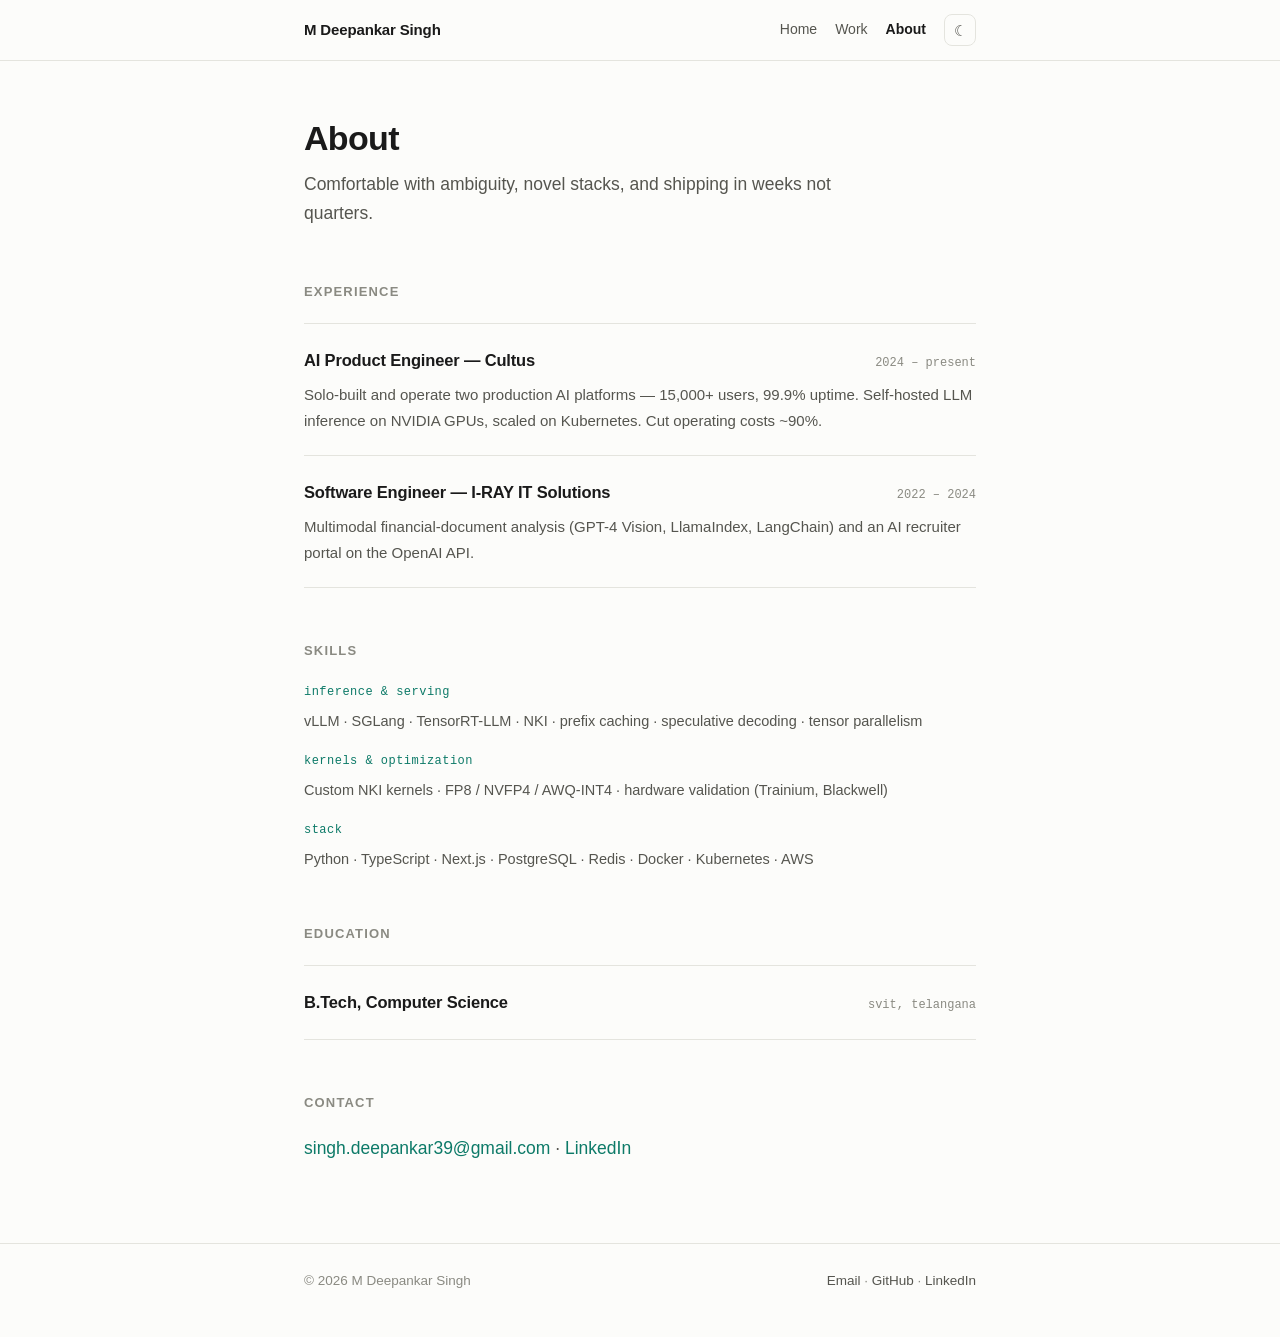
==== about.html @ c14ee19c "Add files via upload" ====
<!DOCTYPE html>
<html lang="en">
<head>
<meta charset="UTF-8">
<meta name="viewport" content="width=device-width, initial-scale=1.0">
<title>About — M Deepankar Singh</title>
<meta name="description" content="Experience and skills — production LLM serving, custom inference kernels, quantization.">
<link rel="stylesheet" href="styles.css">
<script src="theme.js"></script>
</head>
<body>

<nav>
  <div class="nav-inner">
    <a class="nav-name" href="index.html">M Deepankar Singh</a>
    <div class="nav-links">
      <a href="index.html">Home</a>
      <a href="work.html">Work</a>
      <a href="about.html" class="active">About</a>
      <button id="theme-toggle" type="button" aria-label="Toggle theme">☾</button>
    </div>
  </div>
</nav>

<main>
  <div class="wrap">

    <div class="section">
      <h1>About</h1>
      <p class="lede">
        Comfortable with ambiguity, novel stacks, and shipping in weeks not quarters.
      </p>
    </div>

    <div class="section">
      <h2>Experience</h2>

      <div class="item">
        <div class="item-head">
          <h3>AI Product Engineer — Cultus</h3>
          <span class="item-meta">2024 – present</span>
        </div>
        <p>
          Solo-built and operate two production AI platforms — 15,000+ users, 99.9% uptime.
          Self-hosted LLM inference on NVIDIA GPUs, scaled on Kubernetes. Cut operating costs ~90%.
        </p>
      </div>

      <div class="item">
        <div class="item-head">
          <h3>Software Engineer — I-RAY IT Solutions</h3>
          <span class="item-meta">2022 – 2024</span>
        </div>
        <p>
          Multimodal financial-document analysis (GPT-4 Vision, LlamaIndex, LangChain) and an
          AI recruiter portal on the OpenAI API.
        </p>
      </div>
    </div>

    <div class="section">
      <h2>Skills</h2>
      <div class="skill-block">
        <div class="g">inference &amp; serving</div>
        <p>vLLM · SGLang · TensorRT-LLM · NKI · prefix caching · speculative decoding · tensor parallelism</p>
      </div>
      <div class="skill-block">
        <div class="g">kernels &amp; optimization</div>
        <p>Custom NKI kernels · FP8 / NVFP4 / AWQ-INT4 · hardware validation (Trainium, Blackwell)</p>
      </div>
      <div class="skill-block">
        <div class="g">stack</div>
        <p>Python · TypeScript · Next.js · PostgreSQL · Redis · Docker · Kubernetes · AWS</p>
      </div>
    </div>

    <div class="section">
      <h2>Education</h2>
      <div class="item">
        <div class="item-head">
          <h3>B.Tech, Computer Science</h3>
          <span class="item-meta">svit, telangana</span>
        </div>
      </div>
    </div>

    <div class="section">
      <h2>Contact</h2>
      <p class="lede">
        <a href="mailto:singh.deepankar39@gmail.com">singh.deepankar39@gmail.com</a> ·
        <a href="https://linkedin.com/in/m-deepankar-singh" target="_blank" rel="noopener">LinkedIn</a>
      </p>
    </div>

  </div>
</main>

<footer>
  <div class="wrap">
    <span>© 2026 M Deepankar Singh</span>
    <span><a href="mailto:singh.deepankar39@gmail.com">Email</a> · <a href="https://github.com/m-deepankar-singh" target="_blank" rel="noopener">GitHub</a> · <a href="https://linkedin.com/in/m-deepankar-singh" target="_blank" rel="noopener">LinkedIn</a></span>
  </div>
</footer>

</body>
</html>
---- styles.css ----
/* ---------- tokens ---------- */
:root {
  --bg: #fcfcfa;
  --bg-soft: #f4f4f1;
  --text: #1a1a1a;
  --text-dim: #55554f;
  --text-faint: #8a8a82;
  --line: #e4e4de;
  --accent: #0d7a68;
  --accent-soft: rgba(13, 122, 104, 0.08);
  --mono: ui-monospace, "SF Mono", SFMono-Regular, Menlo, Consolas, monospace;
  --sans: -apple-system, BlinkMacSystemFont, "Segoe UI", Inter, Roboto, Helvetica, Arial, sans-serif;
  --maxw: 720px;
}
[data-theme="dark"] {
  --bg: #101210;
  --bg-soft: #181b18;
  --text: #e8eae6;
  --text-dim: #a3a89f;
  --text-faint: #6d726a;
  --line: #262a26;
  --accent: #5eead4;
  --accent-soft: rgba(94, 234, 212, 0.08);
}

/* ---------- base ---------- */
* { margin: 0; padding: 0; box-sizing: border-box; }
html { scroll-behavior: smooth; }
body {
  background: var(--bg);
  color: var(--text);
  font-family: var(--sans);
  font-size: 16px;
  line-height: 1.7;
  -webkit-font-smoothing: antialiased;
  transition: background 0.25s ease, color 0.25s ease;
}
a { color: var(--accent); text-decoration: none; }
a:hover { text-decoration: underline; text-underline-offset: 3px; }
.wrap { max-width: var(--maxw); margin: 0 auto; padding: 0 24px; }

/* ---------- nav ---------- */
nav {
  position: sticky; top: 0; z-index: 10;
  background: color-mix(in srgb, var(--bg) 88%, transparent);
  backdrop-filter: blur(8px);
  border-bottom: 1px solid var(--line);
}
.nav-inner {
  max-width: var(--maxw); margin: 0 auto; padding: 14px 24px;
  display: flex; align-items: center; gap: 20px;
}
.nav-name {
  font-weight: 650; color: var(--text); letter-spacing: -0.01em;
  margin-right: auto; font-size: 15px;
}
.nav-name:hover { text-decoration: none; color: var(--accent); }
.nav-links { display: flex; gap: 18px; align-items: center; }
.nav-links a {
  color: var(--text-dim); font-size: 14px;
}
.nav-links a:hover { color: var(--text); text-decoration: none; }
.nav-links a.active { color: var(--text); font-weight: 550; }

/* theme toggle */
#theme-toggle {
  background: none; border: 1px solid var(--line); border-radius: 8px;
  width: 32px; height: 32px; cursor: pointer;
  display: inline-flex; align-items: center; justify-content: center;
  color: var(--text-dim); font-size: 15px; line-height: 1;
  transition: border-color 0.15s ease, color 0.15s ease;
}
#theme-toggle:hover { border-color: var(--text-faint); color: var(--text); }

/* ---------- structure ---------- */
main { padding: 56px 0 80px; }
.section { margin-top: 52px; }
.section:first-child { margin-top: 0; }

h1 {
  font-size: clamp(26px, 5vw, 34px);
  font-weight: 700; letter-spacing: -0.02em; line-height: 1.25;
  margin-bottom: 10px;
}
h2 {
  font-size: 13px; font-weight: 600; text-transform: uppercase;
  letter-spacing: 0.09em; color: var(--text-faint); margin-bottom: 20px;
}
h3 { font-size: 16.5px; font-weight: 650; letter-spacing: -0.01em; }
p { color: var(--text-dim); }
.lede { font-size: 17.5px; color: var(--text-dim); max-width: 60ch; }
.lede b, .lede strong { color: var(--text); font-weight: 600; }

/* ---------- home hero ---------- */
.kicker {
  font-family: var(--mono); font-size: 12.5px; color: var(--accent);
  letter-spacing: 0.06em; margin-bottom: 14px;
}
.contact-row {
  display: flex; flex-wrap: wrap; gap: 8px 20px; margin-top: 22px;
  font-size: 14px;
}
.contact-row a, .contact-row span { color: var(--text-dim); }
.contact-row a:hover { color: var(--accent); }

/* metrics */
.metrics {
  display: grid; grid-template-columns: repeat(4, 1fr);
  border: 1px solid var(--line); border-radius: 12px; overflow: hidden;
  margin-top: 36px; background: var(--bg-soft);
}
.metric { padding: 18px 12px; text-align: center; border-left: 1px solid var(--line); }
.metric:first-child { border-left: none; }
.metric .num { font-family: var(--mono); font-size: 19px; font-weight: 700; color: var(--text); display: block; }
.metric .label { font-size: 11.5px; color: var(--text-faint); margin-top: 4px; display: block; line-height: 1.45; }

/* ---------- cards / items ---------- */
.item { padding: 22px 0; border-top: 1px solid var(--line); }
.item:last-child { border-bottom: 1px solid var(--line); }
.item-head { display: flex; justify-content: space-between; align-items: baseline; gap: 16px; flex-wrap: wrap; }
.item-meta { font-family: var(--mono); font-size: 12px; color: var(--text-faint); white-space: nowrap; }
.item p { margin-top: 8px; font-size: 15px; }
.item .links { margin-top: 10px; font-size: 14px; display: flex; gap: 16px; flex-wrap: wrap; }

.tags { display: flex; flex-wrap: wrap; gap: 6px; margin-top: 12px; }
.tag {
  font-family: var(--mono); font-size: 11.5px; color: var(--text-dim);
  background: var(--accent-soft); border-radius: 999px; padding: 3px 10px;
}

/* highlight card on home */
.feature {
  border: 1px solid var(--line); border-left: 3px solid var(--accent);
  border-radius: 12px; padding: 22px 24px; background: var(--bg-soft);
  margin-top: 8px;
}
.feature h3 { margin-bottom: 6px; }
.feature p { font-size: 15px; }
.feature .links { margin-top: 12px; font-size: 14px; }

/* skills */
.skill-block { margin-bottom: 18px; }
.skill-block .g {
  font-family: var(--mono); font-size: 12px; color: var(--accent);
  margin-bottom: 6px; letter-spacing: 0.04em;
}
.skill-block p { font-size: 14.5px; }

/* footer */
footer {
  border-top: 1px solid var(--line); padding: 26px 0 44px;
  font-size: 13.5px; color: var(--text-faint);
}
footer .wrap { display: flex; justify-content: space-between; flex-wrap: wrap; gap: 10px; }
footer a { color: var(--text-dim); }

/* next-page link */
.next {
  margin-top: 48px; font-size: 15px;
}

/* ---------- responsive ---------- */
@media (max-width: 640px) {
  .metrics { grid-template-columns: 1fr 1fr; }
  .metric:nth-child(3) { border-left: none; }
  .metric:nth-child(n+3) { border-top: 1px solid var(--line); }
  .nav-links { gap: 14px; }
  .nav-links a { font-size: 13.5px; }
  main { padding: 40px 0 64px; }
}
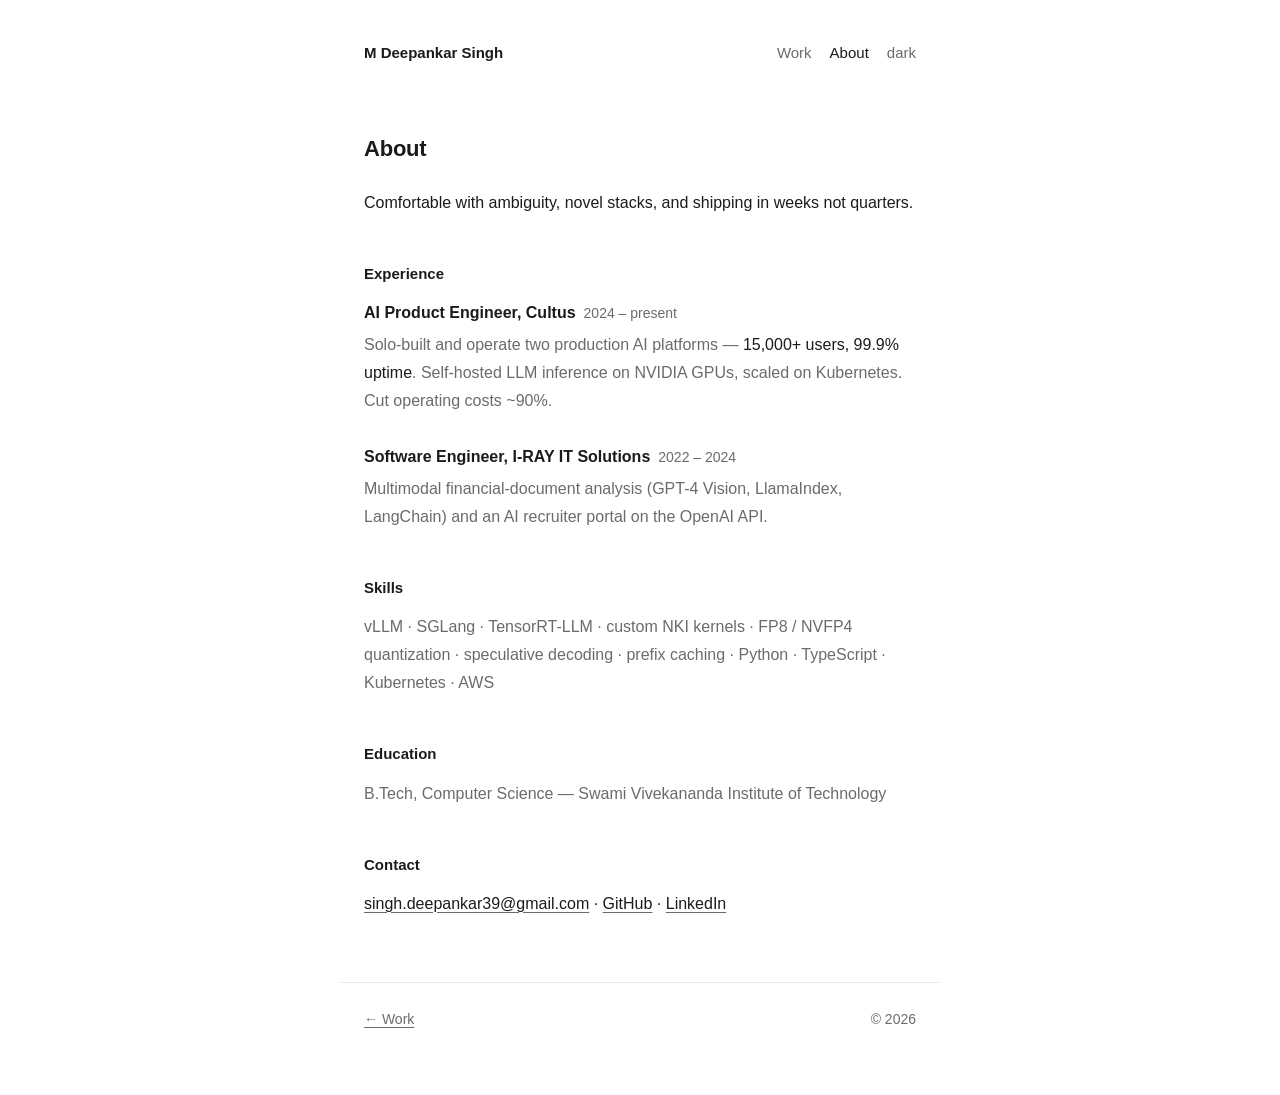
==== commit bbffd56f: "Ultra-minimal redesign" ====
--- a/about.html
+++ b/about.html
@@ -14,10 +14,9 @@
   <div class="nav-inner">
     <a class="nav-name" href="index.html">M Deepankar Singh</a>
     <div class="nav-links">
-      <a href="index.html">Home</a>
       <a href="work.html">Work</a>
       <a href="about.html" class="active">About</a>
-      <button id="theme-toggle" type="button" aria-label="Toggle theme">☾</button>
+      <button id="theme-toggle" type="button">dark</button>
     </div>
   </div>
 </nav>
@@ -25,80 +24,58 @@
 <main>
   <div class="wrap">
 
-    <div class="section">
-      <h1>About</h1>
-      <p class="lede">
-        Comfortable with ambiguity, novel stacks, and shipping in weeks not quarters.
+    <h1>About</h1>
+
+    <p>
+      Comfortable with ambiguity, novel stacks, and shipping in weeks not quarters.
+    </p>
+
+    <h2>Experience</h2>
+
+    <div class="entry">
+      <h3>AI Product Engineer, Cultus</h3><span class="meta">2024 – present</span>
+      <p>
+        Solo-built and operate two production AI platforms — <b>15,000+ users, 99.9% uptime</b>.
+        Self-hosted LLM inference on NVIDIA GPUs, scaled on Kubernetes. Cut operating costs ~90%.
       </p>
     </div>
 
-    <div class="section">
-      <h2>Experience</h2>
-
-      <div class="item">
-        <div class="item-head">
-          <h3>AI Product Engineer — Cultus</h3>
-          <span class="item-meta">2024 – present</span>
-        </div>
-        <p>
-          Solo-built and operate two production AI platforms — 15,000+ users, 99.9% uptime.
-          Self-hosted LLM inference on NVIDIA GPUs, scaled on Kubernetes. Cut operating costs ~90%.
-        </p>
-      </div>
-
-      <div class="item">
-        <div class="item-head">
-          <h3>Software Engineer — I-RAY IT Solutions</h3>
-          <span class="item-meta">2022 – 2024</span>
-        </div>
-        <p>
-          Multimodal financial-document analysis (GPT-4 Vision, LlamaIndex, LangChain) and an
-          AI recruiter portal on the OpenAI API.
-        </p>
-      </div>
+    <div class="entry">
+      <h3>Software Engineer, I-RAY IT Solutions</h3><span class="meta">2022 – 2024</span>
+      <p>
+        Multimodal financial-document analysis (GPT-4 Vision, LlamaIndex, LangChain) and an
+        AI recruiter portal on the OpenAI API.
+      </p>
     </div>
 
-    <div class="section">
-      <h2>Skills</h2>
-      <div class="skill-block">
-        <div class="g">inference &amp; serving</div>
-        <p>vLLM · SGLang · TensorRT-LLM · NKI · prefix caching · speculative decoding · tensor parallelism</p>
-      </div>
-      <div class="skill-block">
-        <div class="g">kernels &amp; optimization</div>
-        <p>Custom NKI kernels · FP8 / NVFP4 / AWQ-INT4 · hardware validation (Trainium, Blackwell)</p>
-      </div>
-      <div class="skill-block">
-        <div class="g">stack</div>
-        <p>Python · TypeScript · Next.js · PostgreSQL · Redis · Docker · Kubernetes · AWS</p>
-      </div>
-    </div>
+    <h2>Skills</h2>
 
-    <div class="section">
-      <h2>Education</h2>
-      <div class="item">
-        <div class="item-head">
-          <h3>B.Tech, Computer Science</h3>
-          <span class="item-meta">svit, telangana</span>
-        </div>
-      </div>
-    </div>
+    <p class="dim">
+      vLLM · SGLang · TensorRT-LLM · custom NKI kernels · FP8 / NVFP4 quantization ·
+      speculative decoding · prefix caching · Python · TypeScript · Kubernetes · AWS
+    </p>
 
-    <div class="section">
-      <h2>Contact</h2>
-      <p class="lede">
-        <a href="mailto:singh.deepankar39@gmail.com">singh.deepankar39@gmail.com</a> ·
-        <a href="https://linkedin.com/in/m-deepankar-singh" target="_blank" rel="noopener">LinkedIn</a>
-      </p>
-    </div>
+    <h2>Education</h2>
+
+    <p class="dim">
+      B.Tech, Computer Science — Swami Vivekananda Institute of Technology
+    </p>
+
+    <h2>Contact</h2>
+
+    <p>
+      <a href="mailto:singh.deepankar39@gmail.com">singh.deepankar39@gmail.com</a> ·
+      <a href="https://github.com/m-deepankar-singh" target="_blank" rel="noopener">GitHub</a> ·
+      <a href="https://linkedin.com/in/m-deepankar-singh" target="_blank" rel="noopener">LinkedIn</a>
+    </p>
 
   </div>
 </main>
 
 <footer>
   <div class="wrap">
-    <span>© 2026 M Deepankar Singh</span>
-    <span><a href="mailto:singh.deepankar39@gmail.com">Email</a> · <a href="https://github.com/m-deepankar-singh" target="_blank" rel="noopener">GitHub</a> · <a href="https://linkedin.com/in/m-deepankar-singh" target="_blank" rel="noopener">LinkedIn</a></span>
+    <span><a href="work.html">← Work</a></span>
+    <span>© 2026</span>
   </div>
 </footer>
 
--- a/styles.css
+++ b/styles.css
@@ -1,170 +1,96 @@
-/* ---------- tokens ---------- */
+/* tokens */
 :root {
-  --bg: #fcfcfa;
-  --bg-soft: #f4f4f1;
-  --text: #1a1a1a;
-  --text-dim: #55554f;
-  --text-faint: #8a8a82;
-  --line: #e4e4de;
-  --accent: #0d7a68;
-  --accent-soft: rgba(13, 122, 104, 0.08);
-  --mono: ui-monospace, "SF Mono", SFMono-Regular, Menlo, Consolas, monospace;
-  --sans: -apple-system, BlinkMacSystemFont, "Segoe UI", Inter, Roboto, Helvetica, Arial, sans-serif;
-  --maxw: 720px;
+  --bg: #ffffff;
+  --text: #1b1b1b;
+  --dim: #6b6b6b;
+  --line: #e8e8e8;
+  --link: #1b1b1b;
 }
 [data-theme="dark"] {
-  --bg: #101210;
-  --bg-soft: #181b18;
-  --text: #e8eae6;
-  --text-dim: #a3a89f;
-  --text-faint: #6d726a;
-  --line: #262a26;
-  --accent: #5eead4;
-  --accent-soft: rgba(94, 234, 212, 0.08);
+  --bg: #121212;
+  --text: #e6e6e6;
+  --dim: #8f8f8f;
+  --line: #2a2a2a;
+  --link: #e6e6e6;
 }
 
-/* ---------- base ---------- */
+/* base */
 * { margin: 0; padding: 0; box-sizing: border-box; }
-html { scroll-behavior: smooth; }
 body {
   background: var(--bg);
   color: var(--text);
-  font-family: var(--sans);
+  font-family: -apple-system, BlinkMacSystemFont, "Segoe UI", Helvetica, Arial, sans-serif;
   font-size: 16px;
-  line-height: 1.7;
+  line-height: 1.75;
   -webkit-font-smoothing: antialiased;
-  transition: background 0.25s ease, color 0.25s ease;
+  transition: background 0.2s ease, color 0.2s ease;
 }
-a { color: var(--accent); text-decoration: none; }
-a:hover { text-decoration: underline; text-underline-offset: 3px; }
-.wrap { max-width: var(--maxw); margin: 0 auto; padding: 0 24px; }
+.wrap { max-width: 600px; margin: 0 auto; padding: 0 24px; }
 
-/* ---------- nav ---------- */
-nav {
-  position: sticky; top: 0; z-index: 10;
-  background: color-mix(in srgb, var(--bg) 88%, transparent);
-  backdrop-filter: blur(8px);
-  border-bottom: 1px solid var(--line);
+a {
+  color: var(--link);
+  text-decoration: underline;
+  text-decoration-color: var(--dim);
+  text-underline-offset: 3px;
+  text-decoration-thickness: 1px;
 }
+a:hover { text-decoration-color: var(--text); }
+
+/* nav */
+nav { padding: 40px 0 0; }
 .nav-inner {
-  max-width: var(--maxw); margin: 0 auto; padding: 14px 24px;
-  display: flex; align-items: center; gap: 20px;
+  max-width: 600px; margin: 0 auto; padding: 0 24px;
+  display: flex; align-items: baseline; gap: 20px;
+  font-size: 15px;
 }
-.nav-name {
-  font-weight: 650; color: var(--text); letter-spacing: -0.01em;
-  margin-right: auto; font-size: 15px;
+.nav-name { font-weight: 600; margin-right: auto; text-decoration: none; }
+.nav-name:hover { text-decoration: underline; }
+.nav-links { display: flex; gap: 18px; align-items: baseline; }
+.nav-links a { color: var(--dim); text-decoration: none; }
+.nav-links a:hover { color: var(--text); }
+.nav-links a.active { color: var(--text); }
+#theme-toggle {
+  background: none; border: none; cursor: pointer;
+  color: var(--dim); font-size: 15px; font-family: inherit;
+  padding: 0;
 }
-.nav-name:hover { text-decoration: none; color: var(--accent); }
-.nav-links { display: flex; gap: 18px; align-items: center; }
-.nav-links a {
-  color: var(--text-dim); font-size: 14px;
+#theme-toggle:hover { color: var(--text); }
+
+/* structure */
+main { padding: 64px 0 48px; }
+h1 { font-size: 22px; font-weight: 650; margin-bottom: 20px; letter-spacing: -0.01em; }
+h2 {
+  font-size: 15px; font-weight: 650; margin: 44px 0 12px;
 }
-.nav-links a:hover { color: var(--text); text-decoration: none; }
-.nav-links a.active { color: var(--text); font-weight: 550; }
+p { margin-bottom: 16px; }
+p.dim, .dim { color: var(--dim); }
 
-/* theme toggle */
-#theme-toggle {
-  background: none; border: 1px solid var(--line); border-radius: 8px;
-  width: 32px; height: 32px; cursor: pointer;
-  display: inline-flex; align-items: center; justify-content: center;
-  color: var(--text-dim); font-size: 15px; line-height: 1;
-  transition: border-color 0.15s ease, color 0.15s ease;
-}
-#theme-toggle:hover { border-color: var(--text-faint); color: var(--text); }
+ul { list-style: none; }
+li { margin-bottom: 14px; }
+li .meta { color: var(--dim); font-size: 14px; }
 
-/* ---------- structure ---------- */
-main { padding: 56px 0 80px; }
-.section { margin-top: 52px; }
-.section:first-child { margin-top: 0; }
+hr { border: none; border-top: 1px solid var(--line); margin: 40px 0; }
 
-h1 {
-  font-size: clamp(26px, 5vw, 34px);
-  font-weight: 700; letter-spacing: -0.02em; line-height: 1.25;
-  margin-bottom: 10px;
-}
-h2 {
-  font-size: 13px; font-weight: 600; text-transform: uppercase;
-  letter-spacing: 0.09em; color: var(--text-faint); margin-bottom: 20px;
-}
-h3 { font-size: 16.5px; font-weight: 650; letter-spacing: -0.01em; }
-p { color: var(--text-dim); }
-.lede { font-size: 17.5px; color: var(--text-dim); max-width: 60ch; }
-.lede b, .lede strong { color: var(--text); font-weight: 600; }
-
-/* ---------- home hero ---------- */
-.kicker {
-  font-family: var(--mono); font-size: 12.5px; color: var(--accent);
-  letter-spacing: 0.06em; margin-bottom: 14px;
-}
-.contact-row {
-  display: flex; flex-wrap: wrap; gap: 8px 20px; margin-top: 22px;
-  font-size: 14px;
-}
-.contact-row a, .contact-row span { color: var(--text-dim); }
-.contact-row a:hover { color: var(--accent); }
-
-/* metrics */
-.metrics {
-  display: grid; grid-template-columns: repeat(4, 1fr);
-  border: 1px solid var(--line); border-radius: 12px; overflow: hidden;
-  margin-top: 36px; background: var(--bg-soft);
-}
-.metric { padding: 18px 12px; text-align: center; border-left: 1px solid var(--line); }
-.metric:first-child { border-left: none; }
-.metric .num { font-family: var(--mono); font-size: 19px; font-weight: 700; color: var(--text); display: block; }
-.metric .label { font-size: 11.5px; color: var(--text-faint); margin-top: 4px; display: block; line-height: 1.45; }
-
-/* ---------- cards / items ---------- */
-.item { padding: 22px 0; border-top: 1px solid var(--line); }
-.item:last-child { border-bottom: 1px solid var(--line); }
-.item-head { display: flex; justify-content: space-between; align-items: baseline; gap: 16px; flex-wrap: wrap; }
-.item-meta { font-family: var(--mono); font-size: 12px; color: var(--text-faint); white-space: nowrap; }
-.item p { margin-top: 8px; font-size: 15px; }
-.item .links { margin-top: 10px; font-size: 14px; display: flex; gap: 16px; flex-wrap: wrap; }
-
-.tags { display: flex; flex-wrap: wrap; gap: 6px; margin-top: 12px; }
-.tag {
-  font-family: var(--mono); font-size: 11.5px; color: var(--text-dim);
-  background: var(--accent-soft); border-radius: 999px; padding: 3px 10px;
-}
-
-/* highlight card on home */
-.feature {
-  border: 1px solid var(--line); border-left: 3px solid var(--accent);
-  border-radius: 12px; padding: 22px 24px; background: var(--bg-soft);
-  margin-top: 8px;
-}
-.feature h3 { margin-bottom: 6px; }
-.feature p { font-size: 15px; }
-.feature .links { margin-top: 12px; font-size: 14px; }
-
-/* skills */
-.skill-block { margin-bottom: 18px; }
-.skill-block .g {
-  font-family: var(--mono); font-size: 12px; color: var(--accent);
-  margin-bottom: 6px; letter-spacing: 0.04em;
-}
-.skill-block p { font-size: 14.5px; }
+/* work / experience entries */
+.entry { margin-bottom: 28px; }
+.entry h3 { font-size: 16px; font-weight: 650; display: inline; }
+.entry .meta { color: var(--dim); font-size: 14px; margin-left: 8px; }
+.entry p { margin: 4px 0 0; color: var(--dim); }
+.entry p b { color: var(--text); font-weight: 500; }
 
 /* footer */
-footer {
-  border-top: 1px solid var(--line); padding: 26px 0 44px;
-  font-size: 13.5px; color: var(--text-faint);
+footer { padding: 0 0 64px; }
+footer .wrap {
+  border-top: 1px solid var(--line);
+  padding-top: 24px;
+  font-size: 14px; color: var(--dim);
+  display: flex; justify-content: space-between; flex-wrap: wrap; gap: 8px;
 }
-footer .wrap { display: flex; justify-content: space-between; flex-wrap: wrap; gap: 10px; }
-footer a { color: var(--text-dim); }
+footer a { color: var(--dim); }
+footer a:hover { color: var(--text); }
 
-/* next-page link */
-.next {
-  margin-top: 48px; font-size: 15px;
+@media (max-width: 480px) {
+  nav { padding-top: 28px; }
+  main { padding: 48px 0 40px; }
+  .nav-links { gap: 14px; }
 }
-
-/* ---------- responsive ---------- */
-@media (max-width: 640px) {
-  .metrics { grid-template-columns: 1fr 1fr; }
-  .metric:nth-child(3) { border-left: none; }
-  .metric:nth-child(n+3) { border-top: 1px solid var(--line); }
-  .nav-links { gap: 14px; }
-  .nav-links a { font-size: 13.5px; }
-  main { padding: 40px 0 64px; }
-}
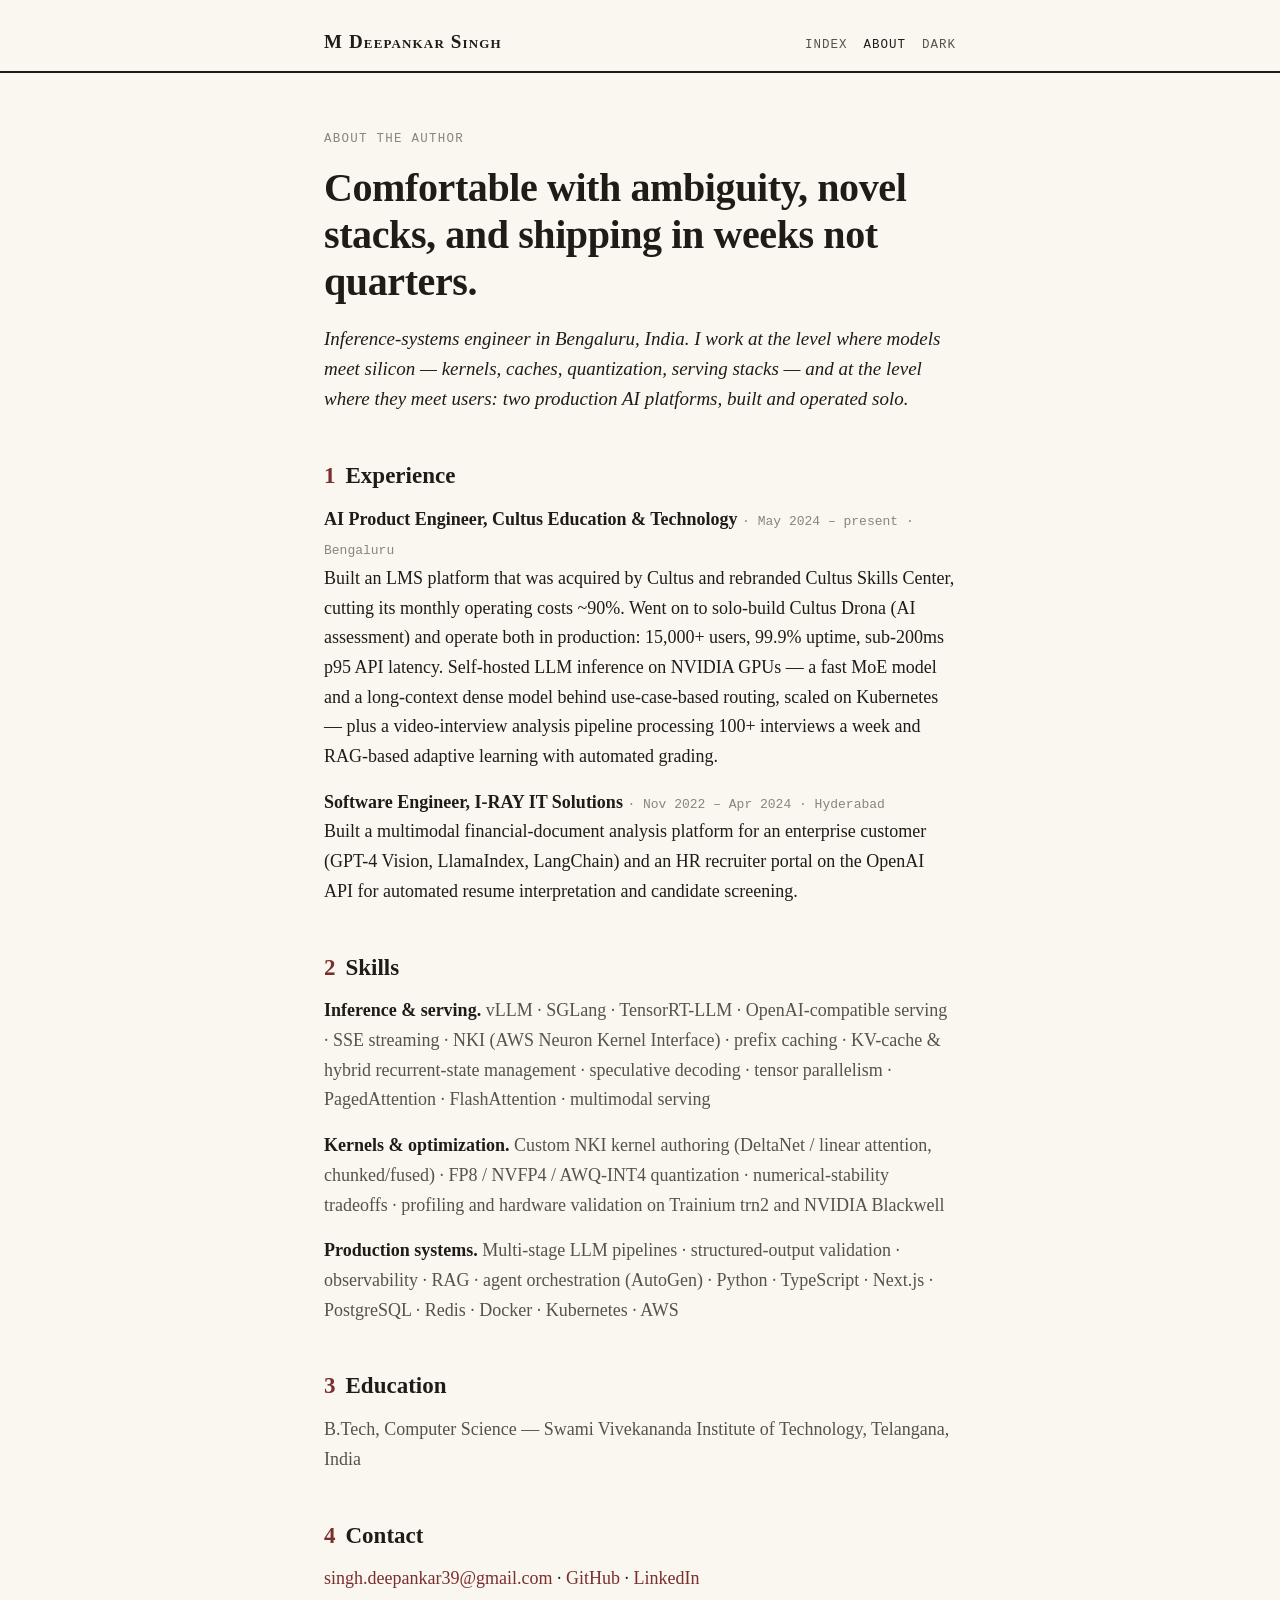
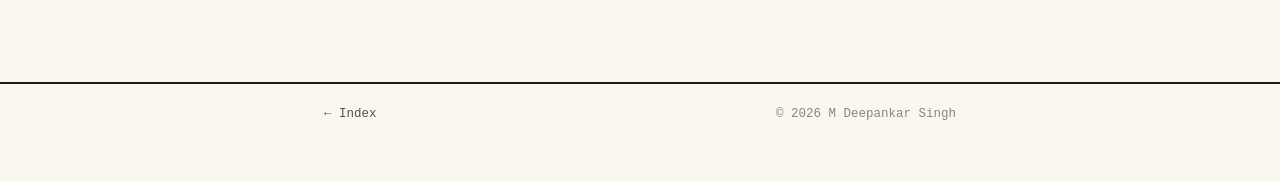
==== commit 782e0a75: "Add files via upload" ====
--- a/about.html
+++ b/about.html
@@ -10,59 +10,73 @@
 </head>
 <body>
 
-<nav>
-  <div class="nav-inner">
-    <a class="nav-name" href="index.html">M Deepankar Singh</a>
-    <div class="nav-links">
-      <a href="work.html">Work</a>
+<header class="masthead">
+  <div class="masthead-inner">
+    <a class="name" href="index.html">M&nbsp;Deepankar&nbsp;Singh</a>
+    <nav>
+      <a href="index.html">Index</a>
       <a href="about.html" class="active">About</a>
-      <button id="theme-toggle" type="button">dark</button>
-    </div>
+      <button id="theme-toggle" type="button">Dark</button>
+    </nav>
   </div>
-</nav>
+</header>
 
 <main>
   <div class="wrap">
 
-    <h1>About</h1>
+    <div class="article-kicker">About the author</div>
+    <h1>Comfortable with ambiguity, novel stacks, and shipping in weeks not quarters.</h1>
 
-    <p>
-      Comfortable with ambiguity, novel stacks, and shipping in weeks not quarters.
+    <p class="abstract">
+      Inference-systems engineer in Bengaluru, India. I work at the level where models meet
+      silicon — kernels, caches, quantization, serving stacks — and at the level where they
+      meet users: two production AI platforms, built and operated solo.
     </p>
 
-    <h2>Experience</h2>
-
-    <div class="entry">
-      <h3>AI Product Engineer, Cultus</h3><span class="meta">2024 – present</span>
-      <p>
-        Solo-built and operate two production AI platforms — <b>15,000+ users, 99.9% uptime</b>.
-        Self-hosted LLM inference on NVIDIA GPUs, scaled on Kubernetes. Cut operating costs ~90%.
-      </p>
-    </div>
-
-    <div class="entry">
-      <h3>Software Engineer, I-RAY IT Solutions</h3><span class="meta">2022 – 2024</span>
-      <p>
-        Multimodal financial-document analysis (GPT-4 Vision, LlamaIndex, LangChain) and an
-        AI recruiter portal on the OpenAI API.
-      </p>
-    </div>
-
-    <h2>Skills</h2>
-
-    <p class="dim">
-      vLLM · SGLang · TensorRT-LLM · custom NKI kernels · FP8 / NVFP4 quantization ·
-      speculative decoding · prefix caching · Python · TypeScript · Kubernetes · AWS
+    <h2><span class="sec-no">1</span>Experience</h2>
+    <p>
+      <strong>AI Product Engineer, Cultus Education &amp; Technology</strong>
+      <span style="font-family:var(--mono);font-size:13px;color:var(--ink-3)"> · May 2024 – present · Bengaluru</span><br>
+      Built an LMS platform that was acquired by Cultus and rebranded Cultus Skills Center,
+      cutting its monthly operating costs ~90%. Went on to solo-build Cultus Drona (AI
+      assessment) and operate both in production: 15,000+ users, 99.9% uptime, sub-200ms p95
+      API latency. Self-hosted LLM inference on NVIDIA GPUs — a fast MoE model and a
+      long-context dense model behind use-case-based routing, scaled on Kubernetes — plus a
+      video-interview analysis pipeline processing 100+ interviews a week and RAG-based
+      adaptive learning with automated grading.
+    </p>
+    <p>
+      <strong>Software Engineer, I-RAY IT Solutions</strong>
+      <span style="font-family:var(--mono);font-size:13px;color:var(--ink-3)"> · Nov 2022 – Apr 2024 · Hyderabad</span><br>
+      Built a multimodal financial-document analysis platform for an enterprise customer
+      (GPT-4 Vision, LlamaIndex, LangChain) and an HR recruiter portal on the OpenAI API for
+      automated resume interpretation and candidate screening.
     </p>
 
-    <h2>Education</h2>
-
+    <h2><span class="sec-no">2</span>Skills</h2>
     <p class="dim">
-      B.Tech, Computer Science — Swami Vivekananda Institute of Technology
+      <strong style="color:var(--ink)">Inference &amp; serving.</strong> vLLM · SGLang · TensorRT-LLM ·
+      OpenAI-compatible serving · SSE streaming · NKI (AWS Neuron Kernel Interface) · prefix caching ·
+      KV-cache &amp; hybrid recurrent-state management · speculative decoding · tensor parallelism ·
+      PagedAttention · FlashAttention · multimodal serving
+    </p>
+    <p class="dim">
+      <strong style="color:var(--ink)">Kernels &amp; optimization.</strong> Custom NKI kernel authoring
+      (DeltaNet / linear attention, chunked/fused) · FP8 / NVFP4 / AWQ-INT4 quantization ·
+      numerical-stability tradeoffs · profiling and hardware validation on Trainium trn2 and NVIDIA Blackwell
+    </p>
+    <p class="dim">
+      <strong style="color:var(--ink)">Production systems.</strong> Multi-stage LLM pipelines ·
+      structured-output validation · observability · RAG · agent orchestration (AutoGen) ·
+      Python · TypeScript · Next.js · PostgreSQL · Redis · Docker · Kubernetes · AWS
     </p>
 
-    <h2>Contact</h2>
+    <h2><span class="sec-no">3</span>Education</h2>
+    <p class="dim">
+      B.Tech, Computer Science — Swami Vivekananda Institute of Technology, Telangana, India
+    </p>
 
+    <h2><span class="sec-no">4</span>Contact</h2>
     <p>
       <a href="mailto:singh.deepankar39@gmail.com">singh.deepankar39@gmail.com</a> ·
       <a href="https://github.com/m-deepankar-singh" target="_blank" rel="noopener">GitHub</a> ·
@@ -74,8 +88,8 @@
 
 <footer>
   <div class="wrap">
-    <span><a href="work.html">← Work</a></span>
-    <span>© 2026</span>
+    <span><a href="index.html">← Index</a></span>
+    <span>© 2026 M Deepankar Singh</span>
   </div>
 </footer>
 
--- a/styles.css
+++ b/styles.css
@@ -1,96 +1,168 @@
-/* tokens */
+/* ---------- Technical Journal ---------- */
 :root {
-  --bg: #ffffff;
-  --text: #1b1b1b;
-  --dim: #6b6b6b;
-  --line: #e8e8e8;
-  --link: #1b1b1b;
+  --paper: #faf7f0;
+  --paper-2: #f3efe5;
+  --ink: #1f1c17;
+  --ink-2: #57524a;
+  --ink-3: #8b857a;
+  --rule: #ddd7c9;
+  --accent: #7a2e2e;            /* maroon — classic paper hyperlink */
+  --chart-accent: #2a78d6;      /* validated series-1, light */
+  --chart-mute: #aaa79b;
+  --chart-grid: #e3ded1;
+  --serif: "Charter", "Bitstream Charter", "Sitka Text", Cambria, Georgia, "Times New Roman", serif;
+  --mono: ui-monospace, "SF Mono", SFMono-Regular, Menlo, Consolas, monospace;
+  --sans: -apple-system, BlinkMacSystemFont, "Segoe UI", Helvetica, Arial, sans-serif;
 }
 [data-theme="dark"] {
-  --bg: #121212;
-  --text: #e6e6e6;
-  --dim: #8f8f8f;
-  --line: #2a2a2a;
-  --link: #e6e6e6;
+  --paper: #171511;
+  --paper-2: #1f1c17;
+  --ink: #e9e4d8;
+  --ink-2: #a8a294;
+  --ink-3: #746f63;
+  --rule: #33302a;
+  --accent: #d99a8a;
+  --chart-accent: #3987e5;      /* validated series-1, dark */
+  --chart-mute: #57534a;
+  --chart-grid: #2b2822;
 }
 
-/* base */
 * { margin: 0; padding: 0; box-sizing: border-box; }
+html { scroll-behavior: smooth; }
 body {
-  background: var(--bg);
-  color: var(--text);
-  font-family: -apple-system, BlinkMacSystemFont, "Segoe UI", Helvetica, Arial, sans-serif;
-  font-size: 16px;
-  line-height: 1.75;
+  background: var(--paper);
+  color: var(--ink);
+  font-family: var(--serif);
+  font-size: 18px;
+  line-height: 1.65;
   -webkit-font-smoothing: antialiased;
-  transition: background 0.2s ease, color 0.2s ease;
+  transition: background 0.25s ease, color 0.25s ease;
 }
-.wrap { max-width: 600px; margin: 0 auto; padding: 0 24px; }
+.wrap { max-width: 680px; margin: 0 auto; padding: 0 24px; }
 
-a {
-  color: var(--link);
-  text-decoration: underline;
-  text-decoration-color: var(--dim);
-  text-underline-offset: 3px;
-  text-decoration-thickness: 1px;
+a { color: var(--accent); text-decoration: none; }
+a:hover { text-decoration: underline; text-underline-offset: 3px; }
+
+/* ---------- masthead ---------- */
+.masthead { border-bottom: 2px solid var(--ink); }
+.masthead-inner {
+  max-width: 680px; margin: 0 auto; padding: 26px 24px 14px;
+  display: flex; align-items: baseline; gap: 18px;
 }
-a:hover { text-decoration-color: var(--text); }
+.masthead .name {
+  font-variant: small-caps; letter-spacing: 0.06em;
+  font-size: 19px; font-weight: 700; color: var(--ink);
+  margin-right: auto;
+}
+.masthead .name:hover { text-decoration: none; color: var(--accent); }
+.masthead nav { display: flex; gap: 16px; align-items: baseline; }
+.masthead nav a { font-family: var(--mono); font-size: 12.5px; color: var(--ink-2); text-transform: uppercase; letter-spacing: 0.08em; }
+.masthead nav a.active, .masthead nav a:hover { color: var(--ink); text-decoration: none; }
+#theme-toggle {
+  background: none; border: none; cursor: pointer; padding: 0;
+  font-family: var(--mono); font-size: 12.5px; color: var(--ink-2);
+  text-transform: uppercase; letter-spacing: 0.08em;
+}
+#theme-toggle:hover { color: var(--ink); }
 
-/* nav */
-nav { padding: 40px 0 0; }
-.nav-inner {
-  max-width: 600px; margin: 0 auto; padding: 0 24px;
-  display: flex; align-items: baseline; gap: 20px;
-  font-size: 15px;
+/* ---------- article ---------- */
+main { padding: 56px 0 72px; }
+
+.article-kicker {
+  font-family: var(--mono); font-size: 12.5px; color: var(--ink-3);
+  text-transform: uppercase; letter-spacing: 0.1em; margin-bottom: 14px;
 }
-.nav-name { font-weight: 600; margin-right: auto; text-decoration: none; }
-.nav-name:hover { text-decoration: underline; }
-.nav-links { display: flex; gap: 18px; align-items: baseline; }
-.nav-links a { color: var(--dim); text-decoration: none; }
-.nav-links a:hover { color: var(--text); }
-.nav-links a.active { color: var(--text); }
-#theme-toggle {
-  background: none; border: none; cursor: pointer;
-  color: var(--dim); font-size: 15px; font-family: inherit;
-  padding: 0;
+.article-kicker .no { color: var(--accent); }
+h1 {
+  font-size: clamp(30px, 5.4vw, 40px); line-height: 1.18;
+  font-weight: 700; letter-spacing: -0.01em; margin-bottom: 18px;
 }
-#theme-toggle:hover { color: var(--text); }
+.article-meta {
+  font-family: var(--mono); font-size: 13px; color: var(--ink-2);
+  padding-bottom: 22px; border-bottom: 1px solid var(--rule); margin-bottom: 30px;
+}
+.article-meta a { color: var(--ink-2); text-decoration: underline; text-underline-offset: 3px; }
+.article-meta a:hover { color: var(--accent); }
 
-/* structure */
-main { padding: 64px 0 48px; }
-h1 { font-size: 22px; font-weight: 650; margin-bottom: 20px; letter-spacing: -0.01em; }
+.abstract {
+  font-size: 19px; line-height: 1.6; color: var(--ink);
+  font-style: italic; margin-bottom: 36px;
+}
+.abstract b { font-style: normal; }
+
 h2 {
-  font-size: 15px; font-weight: 650; margin: 44px 0 12px;
+  font-size: 23px; font-weight: 700; margin: 46px 0 14px; line-height: 1.3;
 }
+h2 .sec-no { color: var(--accent); font-variant-numeric: tabular-nums; margin-right: 10px; }
 p { margin-bottom: 16px; }
-p.dim, .dim { color: var(--dim); }
+p.dim { color: var(--ink-2); }
+strong { font-weight: 700; }
 
-ul { list-style: none; }
-li { margin-bottom: 14px; }
-li .meta { color: var(--dim); font-size: 14px; }
+/* pull stat */
+.pull {
+  border-top: 1px solid var(--rule); border-bottom: 1px solid var(--rule);
+  padding: 18px 0; margin: 28px 0; text-align: center;
+}
+.pull .big { font-family: var(--sans); font-size: 44px; font-weight: 650; letter-spacing: -0.02em; display: block; line-height: 1.1; }
+.pull .cap { font-family: var(--mono); font-size: 12.5px; color: var(--ink-2); text-transform: uppercase; letter-spacing: 0.08em; margin-top: 6px; display: block; }
 
-hr { border: none; border-top: 1px solid var(--line); margin: 40px 0; }
+/* ---------- figures ---------- */
+figure { margin: 32px 0; }
+.fig-panel {
+  background: var(--paper-2); border: 1px solid var(--rule); border-radius: 4px;
+  padding: 20px 18px 12px;
+}
+figcaption {
+  font-family: var(--mono); font-size: 12.5px; color: var(--ink-2);
+  margin-top: 10px; line-height: 1.55;
+}
+figcaption .fig-no { color: var(--accent); }
+.fig-row { display: flex; gap: 20px; flex-wrap: wrap; }
+.fig-row > div { flex: 1; min-width: 240px; }
+.fig-title {
+  font-family: var(--mono); font-size: 12px; color: var(--ink-2);
+  margin-bottom: 8px; letter-spacing: 0.03em;
+}
+svg { display: block; width: 100%; height: auto; }
+svg text { font-family: var(--mono); }
 
-/* work / experience entries */
-.entry { margin-bottom: 28px; }
-.entry h3 { font-size: 16px; font-weight: 650; display: inline; }
-.entry .meta { color: var(--dim); font-size: 14px; margin-left: 8px; }
-.entry p { margin: 4px 0 0; color: var(--dim); }
-.entry p b { color: var(--text); font-weight: 500; }
+/* ---------- index (cover) ---------- */
+.cover-role { font-size: 20px; font-style: italic; color: var(--ink-2); margin-bottom: 26px; }
+.toc { margin: 10px 0 8px; }
+.toc-item {
+  display: block; padding: 20px 0; border-top: 1px solid var(--rule);
+  color: var(--ink); text-decoration: none;
+}
+.toc-item:last-child { border-bottom: 1px solid var(--rule); }
+.toc-item:hover { text-decoration: none; }
+.toc-item:hover .toc-title { color: var(--accent); }
+.toc-no { font-family: var(--mono); font-size: 12.5px; color: var(--accent); letter-spacing: 0.08em; }
+.toc-title { font-size: 22px; font-weight: 700; margin: 4px 0 6px; line-height: 1.3; }
+.toc-abs { color: var(--ink-2); font-size: 16.5px; margin: 0; }
+.toc-stats { font-family: var(--mono); font-size: 12.5px; color: var(--ink-3); margin-top: 8px; }
 
-/* footer */
-footer { padding: 0 0 64px; }
+.brief-list { list-style: none; }
+.brief-list li { padding: 12px 0; border-top: 1px solid var(--rule); }
+.brief-list li:last-child { border-bottom: 1px solid var(--rule); }
+.brief-list .t { font-weight: 700; }
+.brief-list .d { color: var(--ink-2); font-size: 16.5px; }
+
+/* ---------- footer ---------- */
+footer { border-top: 2px solid var(--ink); padding: 20px 0 56px; }
 footer .wrap {
-  border-top: 1px solid var(--line);
-  padding-top: 24px;
-  font-size: 14px; color: var(--dim);
   display: flex; justify-content: space-between; flex-wrap: wrap; gap: 8px;
+  font-family: var(--mono); font-size: 12.5px; color: var(--ink-3);
 }
-footer a { color: var(--dim); }
-footer a:hover { color: var(--text); }
+footer a { color: var(--ink-2); }
 
-@media (max-width: 480px) {
-  nav { padding-top: 28px; }
-  main { padding: 48px 0 40px; }
-  .nav-links { gap: 14px; }
+.next-article { margin-top: 52px; padding-top: 20px; border-top: 1px solid var(--rule); }
+.next-article .lbl { font-family: var(--mono); font-size: 12px; color: var(--ink-3); text-transform: uppercase; letter-spacing: 0.08em; }
+.next-article a { font-size: 19px; font-weight: 700; color: var(--ink); }
+.next-article a:hover { color: var(--accent); text-decoration: none; }
+
+@media (max-width: 540px) {
+  body { font-size: 17px; }
+  main { padding: 40px 0 56px; }
+  .masthead-inner { padding: 20px 24px 12px; }
+  .pull .big { font-size: 34px; }
 }
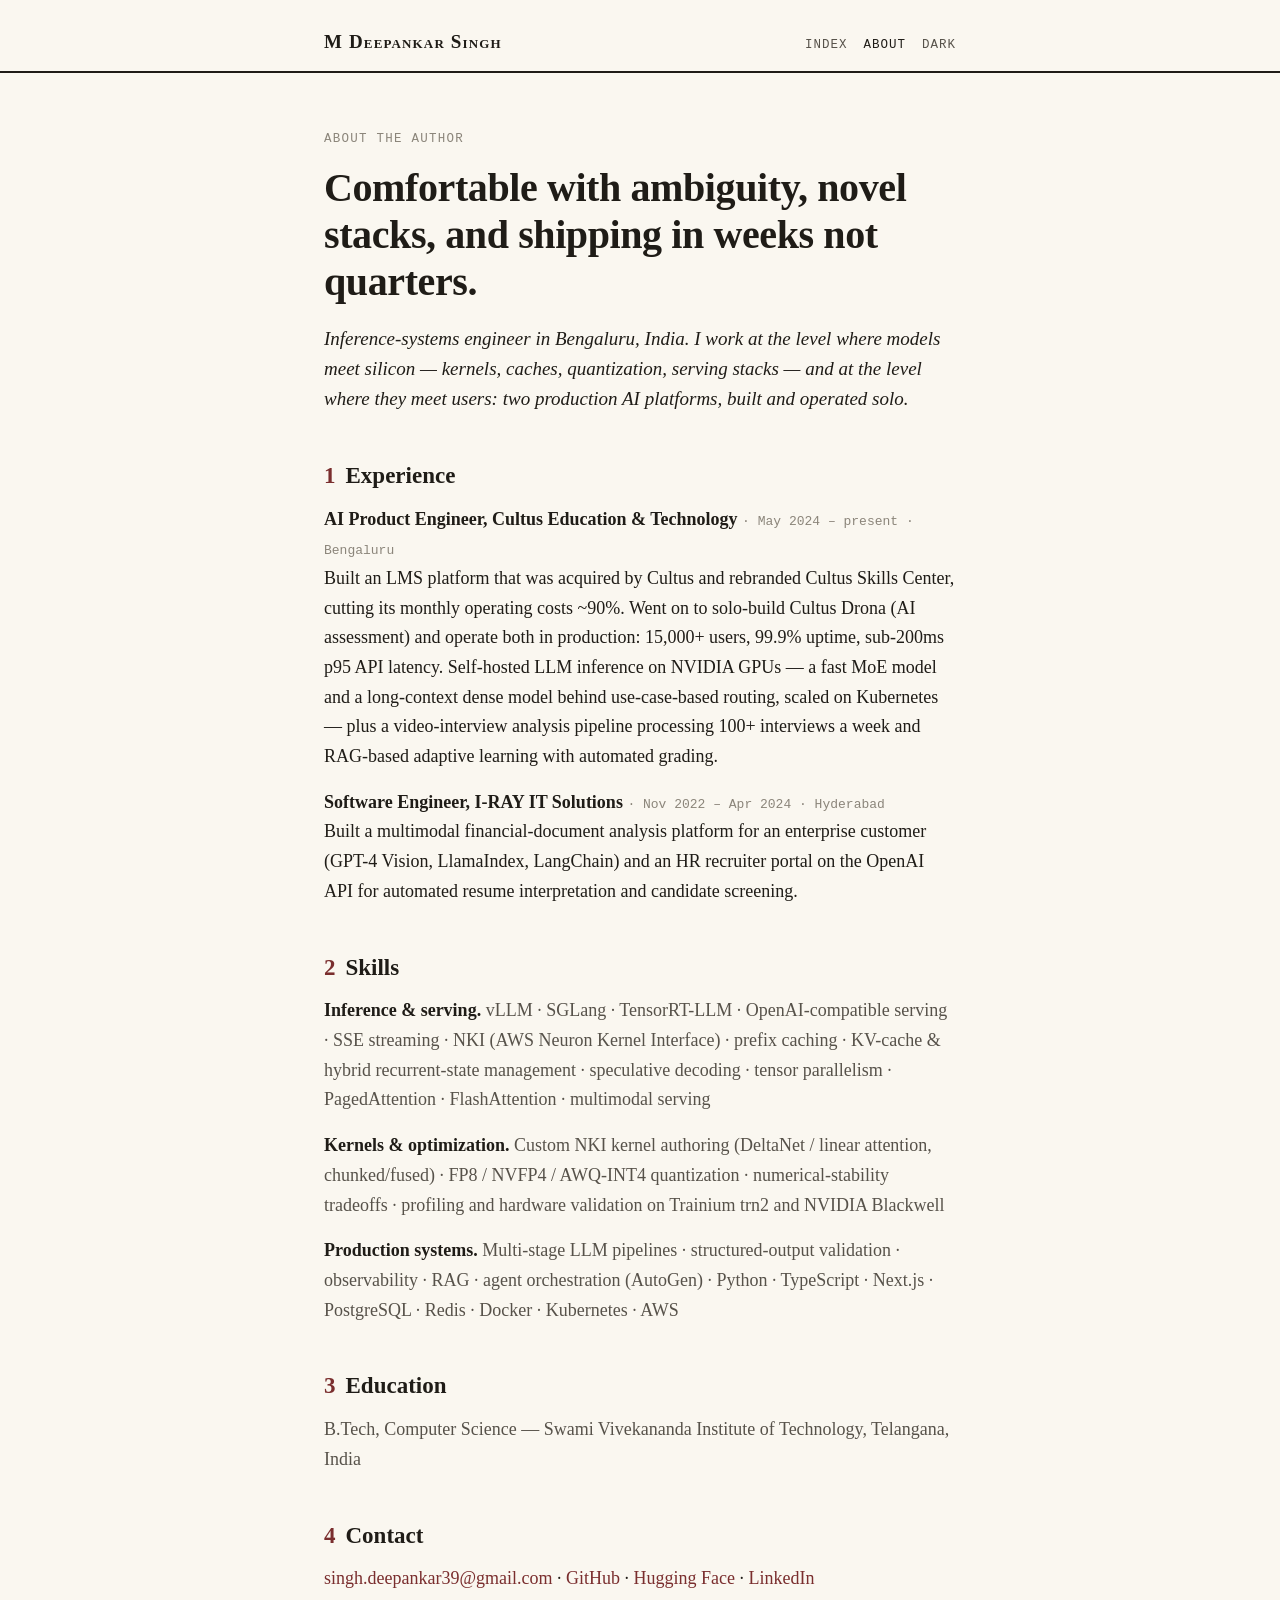
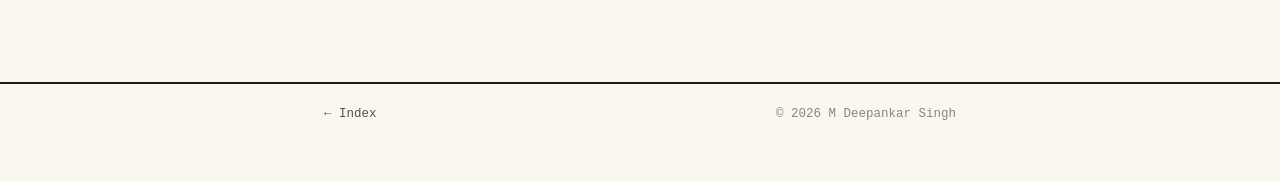
==== commit 6b766b09: "Add files via upload" ====
--- a/about.html
+++ b/about.html
@@ -80,6 +80,7 @@
     <p>
       <a href="mailto:singh.deepankar39@gmail.com">singh.deepankar39@gmail.com</a> ·
       <a href="https://github.com/m-deepankar-singh" target="_blank" rel="noopener">GitHub</a> ·
+      <a href="https://huggingface.co/zeeksa" target="_blank" rel="noopener">Hugging Face</a> ·
       <a href="https://linkedin.com/in/m-deepankar-singh" target="_blank" rel="noopener">LinkedIn</a>
     </p>
 
